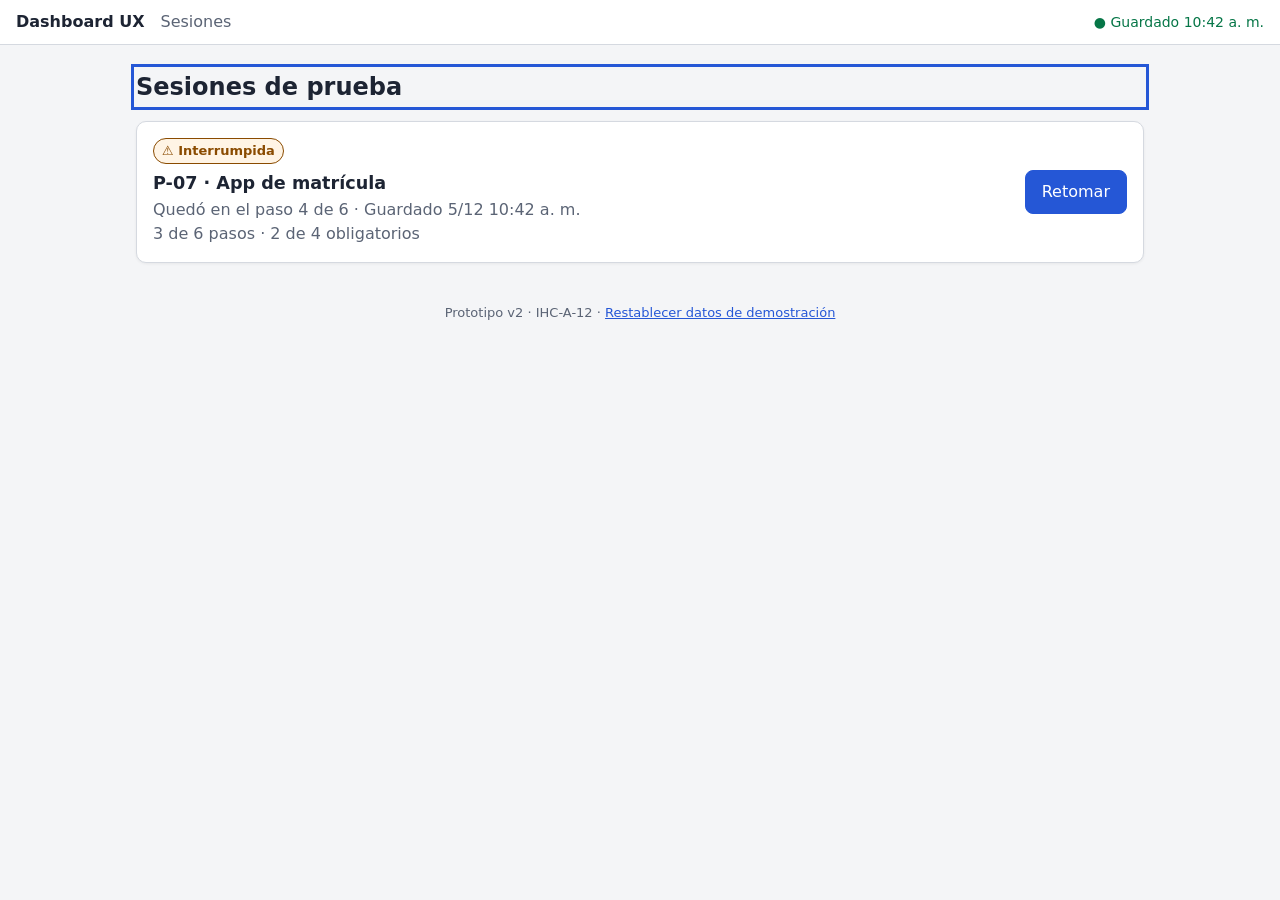
==== prototipo/v2/index.html @ bfe57800 "feat(prueba): registrar prueba cognitiva observada y corregir agrupacion de obligatorios en v2 (Clos" ====
<!doctype html>
<html lang="es">
<head>
  <meta charset="utf-8">
  <meta name="viewport" content="width=device-width, initial-scale=1">
  <title>Dashboard UX · v2</title>
  <link rel="stylesheet" href="styles.css">
</head>
<body>
  <a class="saltar" href="#main">Saltar al contenido</a>
  <header class="barra">
    <span class="marca">Dashboard UX</span>
    <nav aria-label="Migas de pan" id="migas"></nav>
    <span class="guardado" id="guardado" aria-live="polite"></span>
  </header>

  <main id="main">
    <!-- Pantalla 1: Inicio -->
    <section id="p-inicio" class="pantalla" aria-labelledby="t-inicio">
      <h1 id="t-inicio" tabindex="-1">Sesiones de prueba</h1>
      <div id="lista-sesiones" class="tarjetas"></div>
    </section>

    <!-- Pantalla 2: Sesión -->
    <section id="p-sesion" class="pantalla" aria-labelledby="t-sesion" hidden>
      <h1 id="t-sesion" tabindex="-1">Sesión P-07 · App de matrícula</h1>
      <div id="aviso" class="aviso" hidden></div>
      <div id="error" class="error" role="alert" tabindex="-1" hidden></div>

      <nav aria-label="Pasos de la prueba">
        <ol id="stepper" class="stepper"></ol>
      </nav>

      <div class="columnas">
        <form id="registro" class="card" novalidate>
          <h2 id="t-registro" tabindex="-1">Registro</h2>
          <div class="fila">
            <label>Errores <input id="f-errores" type="number" min="0" inputmode="numeric"></label>
            <label>Tiempo (min) <input id="f-tiempo" type="number" min="0" inputmode="numeric"></label>
          </div>
          <label>Observaciones <textarea id="f-obs" rows="4"></textarea></label>
          <div class="acciones">
            <button type="button" id="b-completar" class="primario">Completar paso</button>
            <button type="button" id="b-reabrir">Reabrir paso</button>
          </div>
        </form>

        <section class="card" aria-labelledby="t-check">
          <h2 id="t-check" tabindex="-1">Checklist de cierre</h2>
          <div id="checklist"></div>
          <div class="acciones">
            <button type="button" id="b-cerrar" class="primario">Cerrar sesión</button>
          </div>
        </section>
      </div>
    </section>

    <!-- Pantalla 3: Confirmación -->
    <section id="p-cerrada" class="pantalla" aria-labelledby="t-cerrada" hidden>
      <h1 id="t-cerrada" tabindex="-1">Sesión cerrada</h1>
      <div class="card" id="resumen"></div>
      <div class="acciones">
        <button type="button" id="b-volver" class="primario">Volver al Dashboard</button>
      </div>
    </section>
  </main>

  <div id="anuncio" class="sr" aria-live="polite"></div>
  <footer class="pie">
    Prototipo v2 · IHC-A-12 · <button type="button" id="b-reset" class="enlace">Restablecer datos de demostración</button>
  </footer>
  <script src="app.js"></script>
</body>
</html>
---- prototipo/v2/styles.css ----
:root {
  --fondo: #f4f5f7; --card: #fff; --texto: #1d2433; --suave: #5b6475;
  --linea: #d5d9e0; --acento: #2557d6; --ok: #067647; --okfondo: #e7f6ee;
  --err: #b42318; --errfondo: #fdecea; --info: #e8efff;
}
* { box-sizing: border-box; }
body { margin: 0; font: 16px/1.5 "Segoe UI", system-ui, sans-serif; background: var(--fondo); color: var(--texto); }
button, input, textarea { font: inherit; }
:focus-visible { outline: 3px solid var(--acento); outline-offset: 2px; }

.saltar { position: absolute; left: -999px; }
.saltar:focus { left: 8px; top: 8px; background: #fff; padding: 8px; z-index: 9; }
.sr { position: absolute; width: 1px; height: 1px; overflow: hidden; clip: rect(0 0 0 0); }

.barra { display: flex; flex-wrap: wrap; gap: 8px 16px; align-items: center; padding: 10px 16px; background: #fff; border-bottom: 1px solid var(--linea); }
.marca { font-weight: 700; }
.barra nav { flex: 1; color: var(--suave); }
.guardado { font-size: 14px; color: var(--ok); }

main { max-width: 1040px; margin: 0 auto; padding: 16px; }
h1 { font-size: 1.5rem; margin: 8px 0 16px; }
h2 { font-size: 1.1rem; margin: 0 0 12px; }

.card { background: var(--card); border: 1px solid var(--linea); border-radius: 10px; padding: 16px; box-shadow: 0 1px 3px rgba(0,0,0,.06); }
.tarjetas { display: grid; gap: 16px; }
.sesion { display: flex; flex-wrap: wrap; justify-content: space-between; gap: 12px; align-items: center; }
.sesion h2 { margin: 6px 0 2px; }
.sesion p { margin: 0; color: var(--suave); }
.badge { display: inline-block; font-size: 13px; font-weight: 600; padding: 2px 8px; border-radius: 99px; border: 1px solid currentColor; }
.badge.interrumpida { color: #8a4b00; background: #fff4e5; }
.badge.cerrada { color: var(--ok); background: var(--okfondo); }

button { cursor: pointer; border: 1px solid var(--acento); color: var(--acento); background: #fff; padding: 8px 16px; border-radius: 8px; min-height: 44px; }
button.primario { background: var(--acento); color: #fff; }
button:disabled { opacity: .55; cursor: not-allowed; }
button.enlace { border: 0; padding: 0; min-height: 0; background: none; text-decoration: underline; color: var(--acento); }
.acciones { display: flex; flex-wrap: wrap; gap: 8px; margin-top: 12px; }

.aviso { background: var(--info); border-left: 4px solid var(--acento); padding: 10px 12px; border-radius: 6px; margin-bottom: 12px; }
.error { background: var(--errfondo); border-left: 4px solid var(--err); color: var(--err); padding: 10px 12px; border-radius: 6px; margin-bottom: 12px; }
.error h2 { color: var(--err); margin-bottom: 4px; }
.error ul { margin: 6px 0 0; padding-left: 20px; }
.error a { color: var(--err); font-weight: 600; }

.stepper { list-style: none; display: grid; grid-template-columns: repeat(6, 1fr); gap: 6px; padding: 0; margin: 0 0 16px; }
.stepper button { width: 100%; text-align: left; border-color: var(--linea); color: var(--texto); padding: 8px; font-size: 14px; display: block; }
.stepper .num { font-weight: 700; display: block; }
.stepper .estado { display: block; font-size: 12px; color: var(--suave); }
.stepper .completado button { background: var(--okfondo); border-color: var(--ok); }
.stepper .completado .estado { color: var(--ok); }
.stepper .actual button { border: 2px solid var(--acento); }
.stepper .actual .estado { color: var(--acento); font-weight: 700; }
.stepper .seleccionado button { box-shadow: inset 0 -4px 0 var(--acento); }

.columnas { display: grid; grid-template-columns: 1.3fr 1fr; gap: 16px; align-items: start; }
label { display: block; margin-bottom: 10px; font-size: 14px; color: var(--suave); }
input, textarea { display: block; width: 100%; margin-top: 4px; border: 1px solid #9aa3b2; border-radius: 6px; padding: 8px; color: var(--texto); }
.fila { display: grid; grid-template-columns: 1fr 1fr; gap: 12px; }
.nota { margin: -6px 0 8px; font-size: 13px; color: var(--suave); }

.checklist { list-style: none; padding: 0; margin: 0; }
.checklist li { display: grid; grid-template-columns: 24px 1fr auto; gap: 8px; align-items: center; padding: 8px 0; border-bottom: 1px solid var(--linea); }
.checklist input { width: 20px; height: 20px; margin: 0; }
.checklist label { margin: 0; color: var(--texto); font-size: 15px; }

.resumen dl { display: grid; grid-template-columns: max-content 1fr; gap: 6px 16px; margin: 0; }
.resumen dt { color: var(--suave); }
.resumen dd { margin: 0; font-weight: 600; }

.pie { text-align: center; color: var(--suave); font-size: 13px; padding: 24px 16px; }
.girando::before { content: ""; display: inline-block; width: 14px; height: 14px; margin-right: 8px; border: 2px solid currentColor; border-right-color: transparent; border-radius: 50%; vertical-align: -2px; animation: g .8s linear infinite; }
@keyframes g { to { transform: rotate(360deg); } }
@media (prefers-reduced-motion: reduce) { .girando::before { animation: none; } }

@media (max-width: 760px) {
  .columnas { grid-template-columns: 1fr; }
  .stepper { grid-template-columns: repeat(3, 1fr); }
}
@media (max-width: 400px) {
  .stepper { grid-template-columns: repeat(2, 1fr); }
}

/* ---------- v2 (Fase 4: Región común de obligatorios y resaltado de faltantes) ---------- */
.grupo { border: 1px solid var(--linea); border-radius: 8px; padding: 8px 12px 4px; margin: 0 0 12px; }
.grupo.oblig { border: 2px solid var(--texto); background: #fbfbfd; }
.grupo legend { font-weight: 700; font-size: 14px; padding: 0 6px; }
.etiqueta { font-size: 12px; font-weight: 600; border: 1px solid var(--texto); border-radius: 4px; padding: 0 6px; }
.checklist li.falta { background: var(--errfondo); }
.checklist li.falta label::after { content: " — pendiente"; color: var(--err); font-weight: 600; }
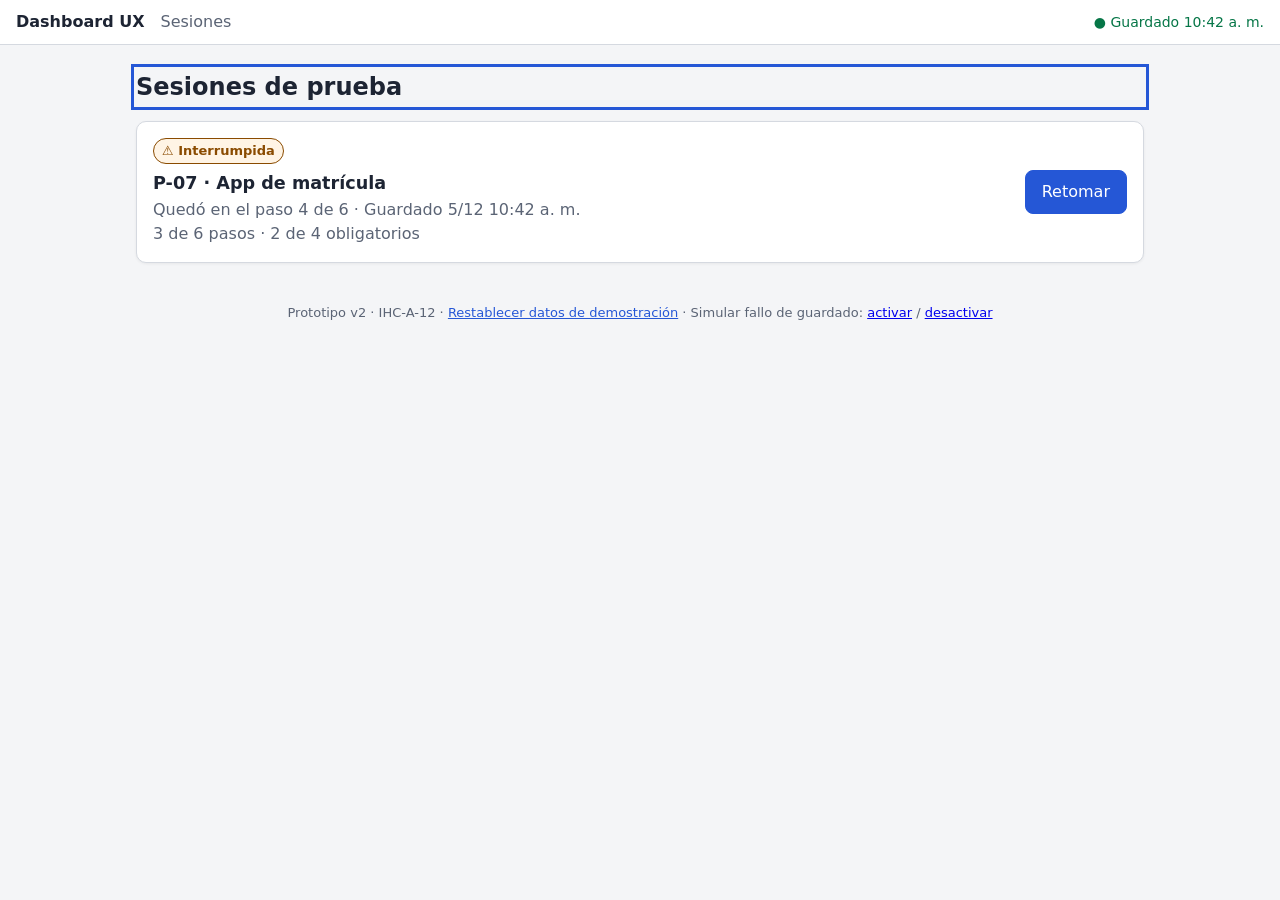
==== commit 85f9527c: "feat(prueba): registrar prueba cognitiva EXT-01 y corregir agrupacion obligatorios en v2 (#3)" ====
--- a/prototipo/v2/index.html
+++ b/prototipo/v2/index.html
@@ -24,7 +24,7 @@
     <!-- Pantalla 2: Sesión -->
     <section id="p-sesion" class="pantalla" aria-labelledby="t-sesion" hidden>
       <h1 id="t-sesion" tabindex="-1">Sesión P-07 · App de matrícula</h1>
-      <div id="aviso" class="aviso" hidden></div>
+      <div id="aviso" class="aviso" role="status" hidden></div>
       <div id="error" class="error" role="alert" tabindex="-1" hidden></div>
 
       <nav aria-label="Pasos de la prueba">
@@ -49,17 +49,36 @@
           <h2 id="t-check" tabindex="-1">Checklist de cierre</h2>
           <div id="checklist"></div>
           <div class="acciones">
-            <button type="button" id="b-cerrar" class="primario">Cerrar sesión</button>
+            <button type="button" id="b-cerrar" class="primario">Revisar y cerrar sesión</button>
           </div>
         </section>
       </div>
     </section>
 
-    <!-- Pantalla 3: Confirmación -->
+    <!-- Pantalla 3: Revisión previa (incidencia sorpresa · RF-06) -->
+    <section id="p-revision" class="pantalla" aria-labelledby="t-revision" hidden>
+      <h1 id="t-revision" tabindex="-1">Revisión previa al cierre</h1>
+      <p>Comprueba el resumen. Puedes editar cualquier sección antes de confirmar.</p>
+      <div id="error-cierre" class="error" role="alert" tabindex="-1" hidden></div>
+      <div class="card revision" id="revision"></div>
+      <div class="acciones">
+        <button type="button" id="b-confirmar" class="primario">Confirmar cierre</button>
+        <button type="button" id="b-volver-sesion">Volver a la sesión</button>
+      </div>
+    </section>
+
+    <!-- Pantalla 4: Confirmación -->
     <section id="p-cerrada" class="pantalla" aria-labelledby="t-cerrada" hidden>
-      <h1 id="t-cerrada" tabindex="-1">Sesión cerrada</h1>
-      <div class="card" id="resumen"></div>
+      <div class="card exito">
+        <div class="icono" aria-hidden="true">✓</div>
+        <h1 id="t-cerrada" tabindex="-1">Sesión P-07 cerrada y verificada</h1>
+        <p>Código de verificación: <span class="codigo" id="codigo"></span></p>
+        <p id="cerrada-en"></p>
+      </div>
+      <div class="card resumen" id="resumen" style="margin-top:16px"></div>
+      <p id="verif" class="verif" role="status"></p>
       <div class="acciones">
+        <button type="button" id="b-comprobar">Comprobar de nuevo</button>
         <button type="button" id="b-volver" class="primario">Volver al Dashboard</button>
       </div>
     </section>
@@ -68,6 +87,7 @@
   <div id="anuncio" class="sr" aria-live="polite"></div>
   <footer class="pie">
     Prototipo v2 · IHC-A-12 · <button type="button" id="b-reset" class="enlace">Restablecer datos de demostración</button>
+    · Simular fallo de guardado: <a href="?fallo=1">activar</a> / <a href="?">desactivar</a>
   </footer>
   <script src="app.js"></script>
 </body>
--- a/prototipo/v2/styles.css
+++ b/prototipo/v2/styles.css
@@ -80,10 +80,21 @@
   .stepper { grid-template-columns: repeat(2, 1fr); }
 }
 
-/* ---------- v2 (Fase 4: Región común de obligatorios y resaltado de faltantes) ---------- */
+/* ---------- v2 ---------- */
 .grupo { border: 1px solid var(--linea); border-radius: 8px; padding: 8px 12px 4px; margin: 0 0 12px; }
 .grupo.oblig { border: 2px solid var(--texto); background: #fbfbfd; }
 .grupo legend { font-weight: 700; font-size: 14px; padding: 0 6px; }
 .etiqueta { font-size: 12px; font-weight: 600; border: 1px solid var(--texto); border-radius: 4px; padding: 0 6px; }
 .checklist li.falta { background: var(--errfondo); }
 .checklist li.falta label::after { content: " — pendiente"; color: var(--err); font-weight: 600; }
+.revision section { border-bottom: 1px solid var(--linea); padding: 12px 0; }
+.revision section:last-child { border-bottom: 0; }
+.revision .cabecera { display: flex; justify-content: space-between; align-items: center; gap: 8px; }
+.revision h2 { margin: 0; }
+.revision ul { margin: 6px 0 0; padding-left: 20px; }
+.exito { text-align: center; }
+.exito .icono { font-size: 40px; color: var(--ok); }
+.codigo { font-family: Consolas, monospace; font-size: 1.2rem; font-weight: 700; letter-spacing: 1px; }
+.verif { margin-top: 8px; font-weight: 600; }
+.verif.ok { color: var(--ok); }
+.verif.mal { color: var(--err); }
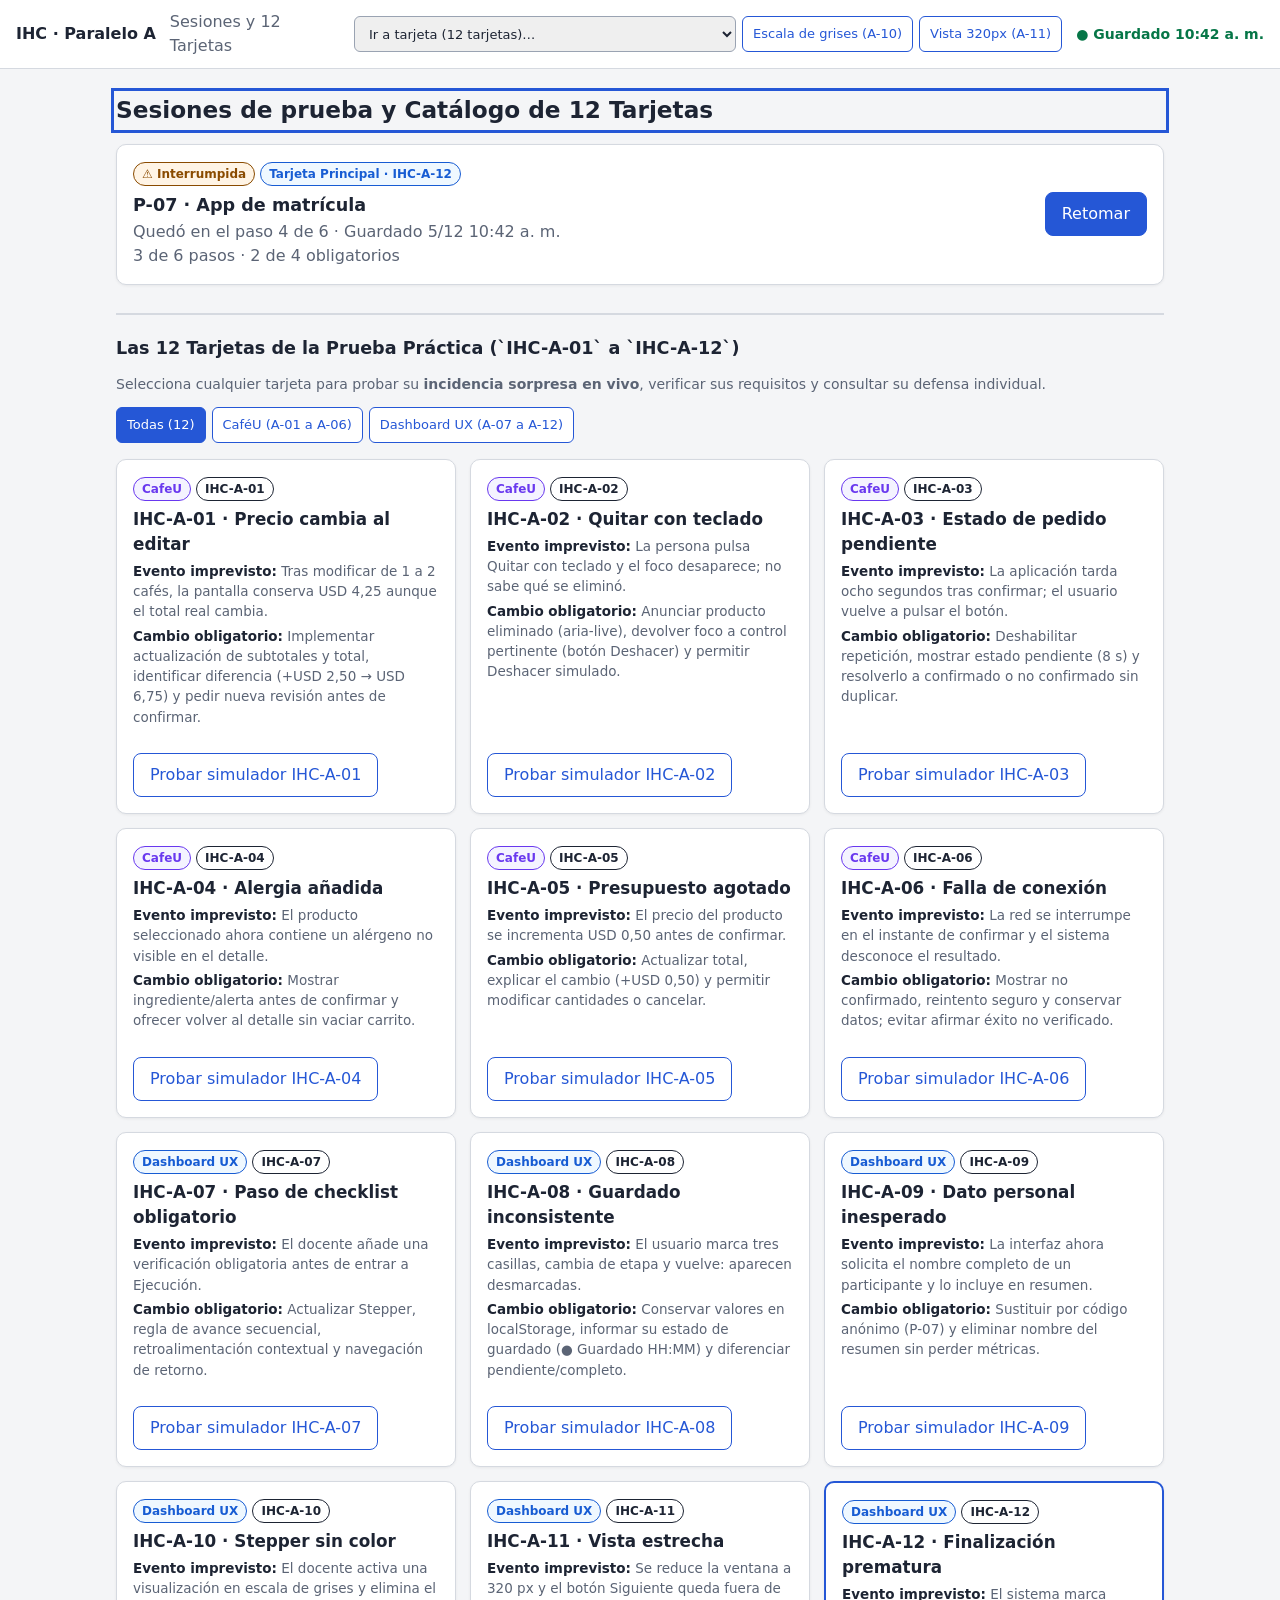
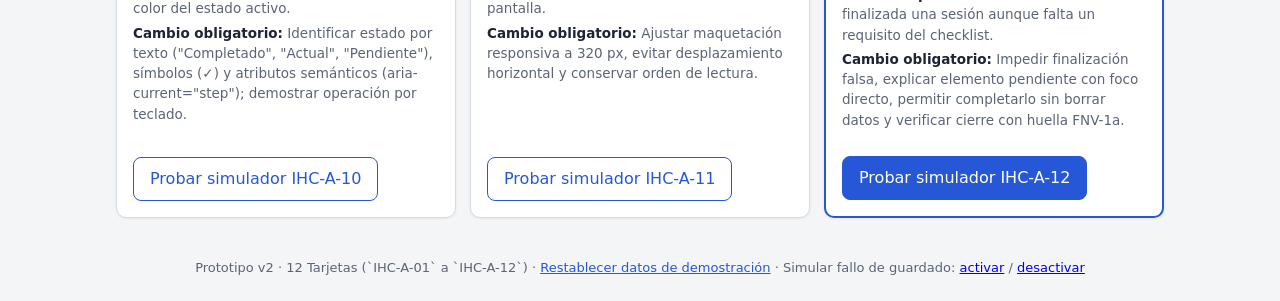
==== commit 0210a5b4: "feat(incidencia): resolver incidencias de Dashboard UX (IHC-A-12) y CafeU (IHC-A-01) (Closes #4, Clo" ====
--- a/prototipo/v2/index.html
+++ b/prototipo/v2/index.html
@@ -3,28 +3,63 @@
 <head>
   <meta charset="utf-8">
   <meta name="viewport" content="width=device-width, initial-scale=1">
-  <title>Dashboard UX · v2</title>
+  <title>Dashboard UX &amp; CaféU · Prototipo v2 (12 Tarjetas IHC-A-01 a IHC-A-12)</title>
   <link rel="stylesheet" href="styles.css">
 </head>
 <body>
   <a class="saltar" href="#main">Saltar al contenido</a>
   <header class="barra">
-    <span class="marca">Dashboard UX</span>
+    <span class="marca">IHC · Paralelo A</span>
     <nav aria-label="Migas de pan" id="migas"></nav>
+    <div class="herramientas-barra" role="group" aria-label="Accesos rápidos de tarjetas">
+      <label for="sel-tarjeta-rapida" class="sr">Ir a tarjeta</label>
+      <select id="sel-tarjeta-rapida" aria-label="Seleccionar tarjeta IHC-A-01 a IHC-A-12">
+        <option value="">Ir a tarjeta (12 tarjetas)…</option>
+        <option value="IHC-A-01">IHC-A-01 · Precio cambia al editar (CaféU)</option>
+        <option value="IHC-A-02">IHC-A-02 · Quitar con teclado (CaféU)</option>
+        <option value="IHC-A-03">IHC-A-03 · Estado de pedido pendiente (CaféU)</option>
+        <option value="IHC-A-04">IHC-A-04 · Alergia añadida (CaféU)</option>
+        <option value="IHC-A-05">IHC-A-05 · Presupuesto agotado (CaféU)</option>
+        <option value="IHC-A-06">IHC-A-06 · Falla de conexión (CaféU)</option>
+        <option value="IHC-A-07">IHC-A-07 · Paso de checklist obligatorio (Dashboard)</option>
+        <option value="IHC-A-08">IHC-A-08 · Guardado inconsistente (Dashboard)</option>
+        <option value="IHC-A-09">IHC-A-09 · Dato personal inesperado (Dashboard)</option>
+        <option value="IHC-A-10">IHC-A-10 · Stepper sin color (Dashboard)</option>
+        <option value="IHC-A-11">IHC-A-11 · Vista estrecha 320px (Dashboard)</option>
+        <option value="IHC-A-12">IHC-A-12 · Finalización prematura (Dashboard)</option>
+      </select>
+      <button type="button" id="b-toggle-grises" class="btn-mini" aria-pressed="false" title="Tarjeta IHC-A-10: Probar en escala de grises">Escala de grises (A-10)</button>
+      <button type="button" id="b-toggle-320" class="btn-mini" aria-pressed="false" title="Tarjeta IHC-A-11: Probar vista estrecha de 320 px">Vista 320px (A-11)</button>
+    </div>
     <span class="guardado" id="guardado" aria-live="polite"></span>
   </header>
 
   <main id="main">
     <!-- Pantalla 1: Inicio -->
     <section id="p-inicio" class="pantalla" aria-labelledby="t-inicio">
-      <h1 id="t-inicio" tabindex="-1">Sesiones de prueba</h1>
+      <h1 id="t-inicio" tabindex="-1">Sesiones de prueba y Catálogo de 12 Tarjetas</h1>
       <div id="lista-sesiones" class="tarjetas"></div>
+
+      <section class="bloque-12-tarjetas" aria-labelledby="t-catalogo-12">
+        <div class="cabecera-catalogo">
+          <div>
+            <h2 id="t-catalogo-12">Las 12 Tarjetas de la Prueba Práctica (`IHC-A-01` a `IHC-A-12`)</h2>
+            <p class="subtitulo-catalogo">Selecciona cualquier tarjeta para probar su <strong>incidencia sorpresa en vivo</strong>, verificar sus requisitos y consultar su defensa individual.</p>
+          </div>
+          <div class="filtros-tarjetas" role="group" aria-label="Filtrar tarjetas por caso base">
+            <button type="button" class="btn-mini activo" data-filtro="todas">Todas (12)</button>
+            <button type="button" class="btn-mini" data-filtro="CafeU">CaféU (A-01 a A-06)</button>
+            <button type="button" class="btn-mini" data-filtro="Dashboard UX">Dashboard UX (A-07 a A-12)</button>
+          </div>
+        </div>
+        <div id="grid-12-tarjetas" class="grid-tarjetas-12"></div>
+      </section>
     </section>
 
-    <!-- Pantalla 2: Sesión -->
+    <!-- Pantalla 2: Sesión (Flujo principal Dashboard UX · IHC-A-07 a IHC-A-12) -->
     <section id="p-sesion" class="pantalla" aria-labelledby="t-sesion" hidden>
       <h1 id="t-sesion" tabindex="-1">Sesión P-07 · App de matrícula</h1>
-      <div id="aviso" class="aviso" role="status" hidden></div>
+      <div id="aviso" class="aviso" hidden></div>
       <div id="error" class="error" role="alert" tabindex="-1" hidden></div>
 
       <nav aria-label="Pasos de la prueba">
@@ -34,6 +69,12 @@
       <div class="columnas">
         <form id="registro" class="card" novalidate>
           <h2 id="t-registro" tabindex="-1">Registro</h2>
+          <div class="fila">
+            <label>Código de participante (anónimo · IHC-A-09)
+              <input id="f-participante" type="text" value="P-07" aria-describedby="ayuda-privacidad">
+            </label>
+            <span id="ayuda-privacidad" class="nota-privacidad">✓ Privacidad protegida: solo código anónimo (sin nombres personales).</span>
+          </div>
           <div class="fila">
             <label>Errores <input id="f-errores" type="number" min="0" inputmode="numeric"></label>
             <label>Tiempo (min) <input id="f-tiempo" type="number" min="0" inputmode="numeric"></label>
@@ -82,11 +123,19 @@
         <button type="button" id="b-volver" class="primario">Volver al Dashboard</button>
       </div>
     </section>
+
+    <!-- Pantalla 5: Simulador y Defensa de Tarjeta Individual (IHC-A-01 a IHC-A-12) -->
+    <section id="p-tarjeta" class="pantalla" aria-labelledby="t-tarjeta-detalle" hidden>
+      <div class="acciones" style="margin-top:0; margin-bottom:12px">
+        <button type="button" id="b-volver-catalogo">← Volver al catálogo de 12 tarjetas</button>
+      </div>
+      <div id="contenido-tarjeta-detalle"></div>
+    </section>
   </main>
 
   <div id="anuncio" class="sr" aria-live="polite"></div>
   <footer class="pie">
-    Prototipo v2 · IHC-A-12 · <button type="button" id="b-reset" class="enlace">Restablecer datos de demostración</button>
+    Prototipo v2 · 12 Tarjetas (`IHC-A-01` a `IHC-A-12`) · <button type="button" id="b-reset" class="enlace">Restablecer datos de demostración</button>
     · Simular fallo de guardado: <a href="?fallo=1">activar</a> / <a href="?">desactivar</a>
   </footer>
   <script src="app.js"></script>
--- a/prototipo/v2/styles.css
+++ b/prototipo/v2/styles.css
@@ -4,31 +4,45 @@
   --err: #b42318; --errfondo: #fdecea; --info: #e8efff;
 }
 * { box-sizing: border-box; }
-body { margin: 0; font: 16px/1.5 "Segoe UI", system-ui, sans-serif; background: var(--fondo); color: var(--texto); }
-button, input, textarea { font: inherit; }
+body { margin: 0; font: 16px/1.5 "Segoe UI", system-ui, sans-serif; background: var(--fondo); color: var(--texto); overflow-x: hidden; }
+body.modo-grises { filter: grayscale(100%); }
+body.modo-320 main { max-width: 320px; padding: 8px; border-left: 2px dashed var(--acento); border-right: 2px dashed var(--acento); background: #eef1f6; }
+body.modo-320 .columnas { grid-template-columns: 1fr; }
+body.modo-320 .stepper { grid-template-columns: 1fr; }
+body.modo-320 .fila { grid-template-columns: 1fr; }
+body.modo-320 .grid-tarjetas-12 { grid-template-columns: 1fr; }
+
+button, input, textarea, select { font: inherit; }
 :focus-visible { outline: 3px solid var(--acento); outline-offset: 2px; }
 
 .saltar { position: absolute; left: -999px; }
 .saltar:focus { left: 8px; top: 8px; background: #fff; padding: 8px; z-index: 9; }
 .sr { position: absolute; width: 1px; height: 1px; overflow: hidden; clip: rect(0 0 0 0); }
 
-.barra { display: flex; flex-wrap: wrap; gap: 8px 16px; align-items: center; padding: 10px 16px; background: #fff; border-bottom: 1px solid var(--linea); }
+.barra { display: flex; flex-wrap: wrap; gap: 8px 14px; align-items: center; padding: 10px 16px; background: #fff; border-bottom: 1px solid var(--linea); }
 .marca { font-weight: 700; }
-.barra nav { flex: 1; color: var(--suave); }
-.guardado { font-size: 14px; color: var(--ok); }
+.barra nav { flex: 1; min-width: 140px; color: var(--suave); }
+.herramientas-barra { display: flex; flex-wrap: wrap; gap: 6px; align-items: center; }
+.herramientas-barra select { width: auto; margin: 0; padding: 6px 10px; font-size: 13px; min-height: 36px; }
+.btn-mini { padding: 6px 10px; font-size: 13px; min-height: 36px; border-radius: 6px; }
+.btn-mini.activo, .btn-mini[aria-pressed="true"] { background: var(--acento); color: #fff; }
+.guardado { font-size: 14px; color: var(--ok); font-weight: 600; }
 
-main { max-width: 1040px; margin: 0 auto; padding: 16px; }
-h1 { font-size: 1.5rem; margin: 8px 0 16px; }
+main { max-width: 1080px; margin: 0 auto; padding: 16px; }
+h1 { font-size: 1.45rem; margin: 8px 0 16px; }
 h2 { font-size: 1.1rem; margin: 0 0 12px; }
+h3 { font-size: 1rem; margin: 0 0 8px; }
 
 .card { background: var(--card); border: 1px solid var(--linea); border-radius: 10px; padding: 16px; box-shadow: 0 1px 3px rgba(0,0,0,.06); }
 .tarjetas { display: grid; gap: 16px; }
 .sesion { display: flex; flex-wrap: wrap; justify-content: space-between; gap: 12px; align-items: center; }
 .sesion h2 { margin: 6px 0 2px; }
 .sesion p { margin: 0; color: var(--suave); }
-.badge { display: inline-block; font-size: 13px; font-weight: 600; padding: 2px 8px; border-radius: 99px; border: 1px solid currentColor; }
+.badge { display: inline-block; font-size: 12px; font-weight: 600; padding: 2px 8px; border-radius: 99px; border: 1px solid currentColor; }
 .badge.interrumpida { color: #8a4b00; background: #fff4e5; }
 .badge.cerrada { color: var(--ok); background: var(--okfondo); }
+.badge.cafeu { color: #6938ef; background: #f4f3ff; }
+.badge.dux { color: #175cd3; background: #eff8ff; }
 
 button { cursor: pointer; border: 1px solid var(--acento); color: var(--acento); background: #fff; padding: 8px 16px; border-radius: 8px; min-height: 44px; }
 button.primario { background: var(--acento); color: #fff; }
@@ -47,16 +61,17 @@
 .stepper .num { font-weight: 700; display: block; }
 .stepper .estado { display: block; font-size: 12px; color: var(--suave); }
 .stepper .completado button { background: var(--okfondo); border-color: var(--ok); }
-.stepper .completado .estado { color: var(--ok); }
+.stepper .completado .estado { color: var(--ok); font-weight: 600; }
 .stepper .actual button { border: 2px solid var(--acento); }
-.stepper .actual .estado { color: var(--acento); font-weight: 700; }
+.stepper .actual .estado { color: var(--acento); font-weight: 700; text-decoration: underline; }
 .stepper .seleccionado button { box-shadow: inset 0 -4px 0 var(--acento); }
 
 .columnas { display: grid; grid-template-columns: 1.3fr 1fr; gap: 16px; align-items: start; }
 label { display: block; margin-bottom: 10px; font-size: 14px; color: var(--suave); }
-input, textarea { display: block; width: 100%; margin-top: 4px; border: 1px solid #9aa3b2; border-radius: 6px; padding: 8px; color: var(--texto); }
-.fila { display: grid; grid-template-columns: 1fr 1fr; gap: 12px; }
+input, textarea, select { display: block; width: 100%; margin-top: 4px; border: 1px solid #9aa3b2; border-radius: 6px; padding: 8px; color: var(--texto); }
+.fila { display: grid; grid-template-columns: 1fr 1fr; gap: 12px; align-items: center; }
 .nota { margin: -6px 0 8px; font-size: 13px; color: var(--suave); }
+.nota-privacidad { font-size: 12px; color: var(--ok); font-weight: 600; }
 
 .checklist { list-style: none; padding: 0; margin: 0; }
 .checklist li { display: grid; grid-template-columns: 24px 1fr auto; gap: 8px; align-items: center; padding: 8px 0; border-bottom: 1px solid var(--linea); }
@@ -67,6 +82,24 @@
 .resumen dt { color: var(--suave); }
 .resumen dd { margin: 0; font-weight: 600; }
 
+/* ---------- Catálogo y Simulador de las 12 Tarjetas ---------- */
+.bloque-12-tarjetas { margin-top: 28px; border-top: 2px solid var(--linea); padding-top: 20px; }
+.cabecera-catalogo { display: flex; flex-wrap: wrap; justify-content: space-between; align-items: flex-end; gap: 12px; margin-bottom: 16px; }
+.subtitulo-catalogo { margin: 4px 0 0; color: var(--suave); font-size: 14px; }
+.filtros-tarjetas { display: flex; flex-wrap: wrap; gap: 6px; }
+.grid-tarjetas-12 { display: grid; grid-template-columns: repeat(auto-fill, minmax(310px, 1fr)); gap: 14px; }
+.item-tarjeta-12 { display: flex; flex-direction: column; justify-content: space-between; gap: 10px; }
+.item-tarjeta-12.principal { border: 2px solid var(--acento); }
+.item-tarjeta-12 h3 { margin: 6px 0 4px; font-size: 1.05rem; }
+.item-tarjeta-12 p { margin: 4px 0; font-size: 13.5px; color: var(--suave); }
+.item-tarjeta-12 strong { color: var(--texto); }
+
+.panel-simulador { border: 2px solid var(--acento); background: #fcfdff; margin-top: 16px; }
+.caja-estado-sim { padding: 12px; border-radius: 8px; border: 1px solid var(--linea); background: #fff; margin: 10px 0; }
+.caja-estado-sim.ok { background: var(--okfondo); border-color: var(--ok); color: var(--ok); font-weight: 600; }
+.caja-estado-sim.err { background: var(--errfondo); border-color: var(--err); color: var(--err); font-weight: 600; }
+.caja-estado-sim.pend { background: var(--info); border-color: var(--acento); color: var(--acento); font-weight: 600; }
+
 .pie { text-align: center; color: var(--suave); font-size: 13px; padding: 24px 16px; }
 .girando::before { content: ""; display: inline-block; width: 14px; height: 14px; margin-right: 8px; border: 2px solid currentColor; border-right-color: transparent; border-radius: 50%; vertical-align: -2px; animation: g .8s linear infinite; }
 @keyframes g { to { transform: rotate(360deg); } }
@@ -76,8 +109,12 @@
   .columnas { grid-template-columns: 1fr; }
   .stepper { grid-template-columns: repeat(3, 1fr); }
 }
-@media (max-width: 400px) {
-  .stepper { grid-template-columns: repeat(2, 1fr); }
+@media (max-width: 420px) {
+  main { padding: 10px; }
+  .stepper { grid-template-columns: 1fr; }
+  .fila { grid-template-columns: 1fr; }
+  .grid-tarjetas-12 { grid-template-columns: 1fr; }
+  .acciones button { width: 100%; }
 }
 
 /* ---------- v2 ---------- */
